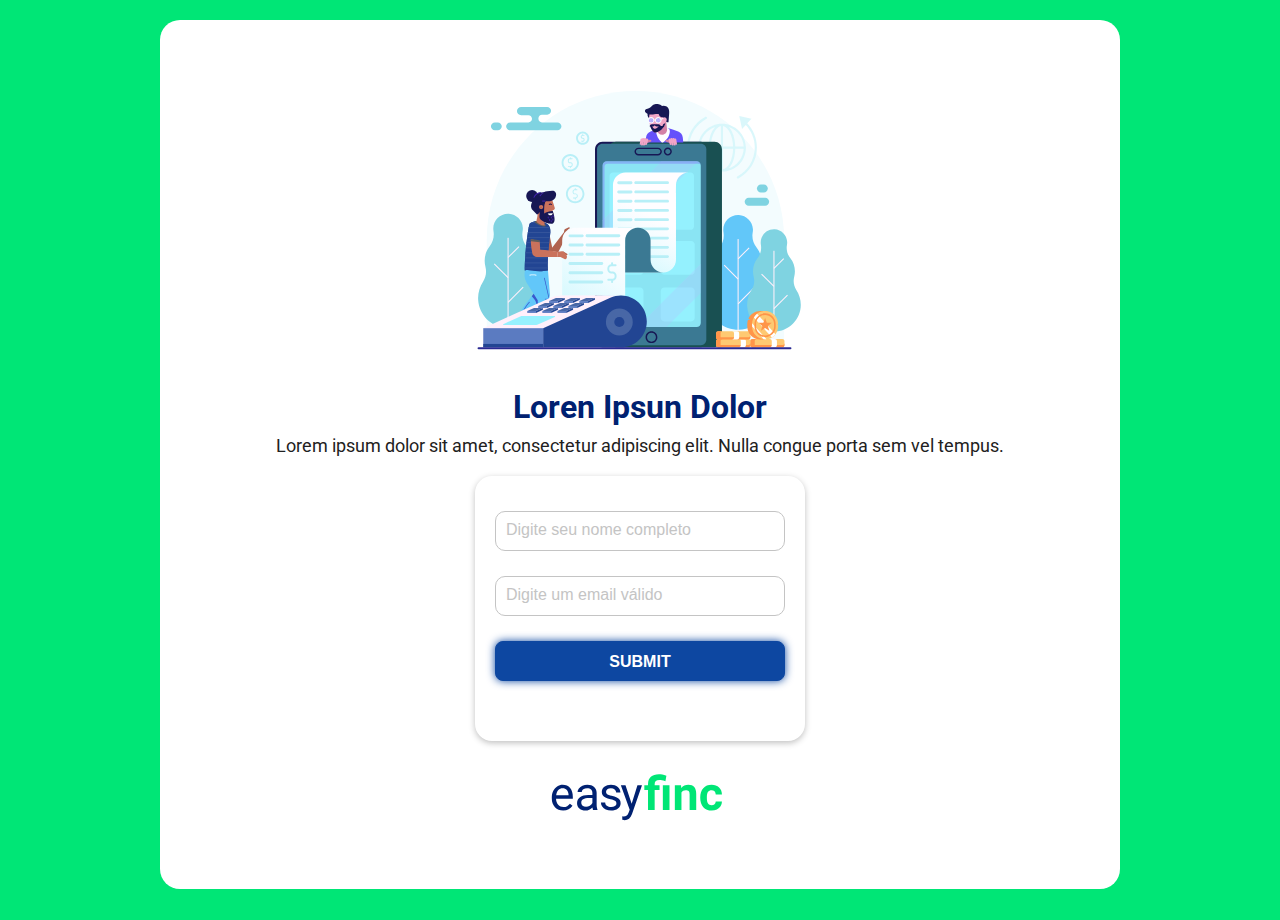
==== index.html @ 73bf8b57 "update lp" ====
<!DOCTYPE html>
<html lang="en">
<head>
	<meta charset="UTF-8">
	<title>Landing Page - EasyFinc</title>
	<meta name="viewport" content="width=device-width, initial-scale=1">
	<link rel="stylesheet" href="assets/css/style.css">
</head>
<body>
	
	<section class="home">
		<div class="container">
			<img src="assets/images/image_lp.svg" class="img_home" alt="">
			<div class="textos">
				<h1>Loren Ipsun Dolor</h1>
				<h2>Lorem ipsum dolor sit amet, consectetur adipiscing elit. Nulla congue porta sem vel tempus.</h2>
			</div>
			<div class="formulario">
				<form method="POST" action="https://smtl.gama.academy/leads/00ed4b11-5ffc-11ea-bda1-a79ae41d1f3c">
			      <input
			        name="name"
			        type="text"
			        pattern="^\D{2,}\s[\D\s]{2,}$"
			        title="Digite seu nome completo"
			        placeholder="Digite seu nome completo"
			        required
			      />
			      <input
			        name="email"
			        type="email"
			        title="Digite um email válido"
			        placeholder="Digite um email válido"
			        required
			      />
			      <input name="redirectTo" type="hidden" value="https://pt.surveymonkey.com/r/89K9XQX" />
			      <input name="debugMode" type="hidden" value="true" />
			      <input type="submit" class="btn_enviar"/>
			    </form>
			</div>
			<footer class="footer">
				<img src="assets/images/easyfinc_logo.svg" class="logo_footer" alt="EasyFinc">
			</footer>
		</div>
	</section>
	
</body>
</html>
---- assets/css/style.css ----
@import url('https://fonts.googleapis.com/css?family=Roboto:300,400,500,700,900&display=swap');

*, h1, h2, p, ul, li, a,
*:after,
*:before {
  margin:0;
  padding:0;
  box-sizing:border-box;
  -webkit-box-sizing:border-box;
  -moz-box-sizing:border-box;
  -webkit-font-smoothing:antialiased;
  font-smoothing:antialiased;
  text-rendering:optimizeLegibility;
}

body { background: #00E676; font-family: 'Roboto', sans-serif; font-size:18px; font-weight:400; cursor:default;  overflow-x: hidden; }
html, body {height:100%; width: 100%;}

ul {
	list-style: none;
}

a {
	text-decoration: none;
}

img {
	display: block;
	max-width: 100%;
}


.home .container{
	border-radius: 20px;
	background: #fff;
	max-width: 960px;
	justify-content: center;
	margin: 0 auto;
	display: flex;
	flex-wrap: wrap;
	padding-top: 10px;
	margin-top: 20px;
	padding: 40px;
	
}

.home .container img.img_home{
	max-width: 55%;
}

.home .container .textos {
	display: flex;
	justify-content: center;
	flex-wrap: wrap;
}

.home .container .textos h1 {
	font-weight: 700;
	font-size: 32px;
	line-height: 36px;
	text-align: center;
	color: #002171;
	padding-top: 15px;
}

.home .container .textos h2 {
	font-weight: 400;
	font-size: 18px;
	line-height: 21px;
	text-align: center;
	color: #212121;
	padding-top: 10px;
}

.home .container .formulario{
	display: flex;
	flex-direction: column;
	background: #FFFFFF;
	box-shadow: 0px 2px 6px rgba(0, 0, 0, 0.25);
	border-radius: 17px;
	max-width: 330px;
	margin-top: 20px;
	padding: 35px 20px;
}

.home .container .formulario input {
	border: 1px solid #C4C4C4;
	box-sizing: border-box;
	border-radius: 10px;
	height: 40px;
	margin-bottom: 25px;
	padding: 10px;
	width: 100%;
}

.home .container .formulario input:focus{
	outline: none;
}

.home .container .formulario input.btn_enviar{
	background: #0D47A1;
	border: 1px solid #0D47A1;
	box-sizing: border-box;
	box-shadow: 0px 0px 8px #0D47A1;
	border-radius: 8px;
	cursor: pointer;
	font-weight: 700;
	font-size: 16px;
	line-height: 19px;
	text-align: center;
	color: #FFFFFF;
	text-transform: uppercase;
}

.home .container .formulario 

::-webkit-input-placeholder { /* Edge */
	font-weight: 400;
	font-size: 16px;
	line-height: 19px;
	color: #C4C4C4;

}

:-ms-input-placeholder { /* Internet Explorer 10-11 */
  	font-weight: 400;
	font-size: 16px;
	line-height: 19px;
	color: #C4C4C4;
}

::placeholder {
  font-weight: 400;
	font-size: 16px;
	line-height: 19px;
	color: #C4C4C4;
}


/*Footer*/

.home .container .footer {
	display: flex;
	align-items: center;
	justify-content: center;
	width: 100%;
}

.home .container .footer img {
	width: 30%;
}

/*Página de obrigado!*/

.textos_thanks h1{
	font-weight: 700;
	font-size: 32px;
	line-height: 36px;
	text-align: center;
	color: #002171;
	padding-top: 75px;
}

.textos_thanks h2{
	font-weight: 400;
	font-size: 18px;
	line-height: 21px;
	text-align: justify;
	color: #212121;
	padding-top: 50px;
}

.footer_thanks{
	display: flex;
	align-items: center;
	justify-content: center;
	width: 100%;
	padding-top: 25px;
}

.footer_thanks img{
	max-width: 60%;
}


@media (min-width: 320px) and (max-width: 600px) {
  
  .home .container {
  	margin: 20px;
  }

  .home .container img.img_home {
    max-width: 75%;
 }

  .home .container .footer img {
  	width: 65%;
  	margin-top: 15px;
  }
}
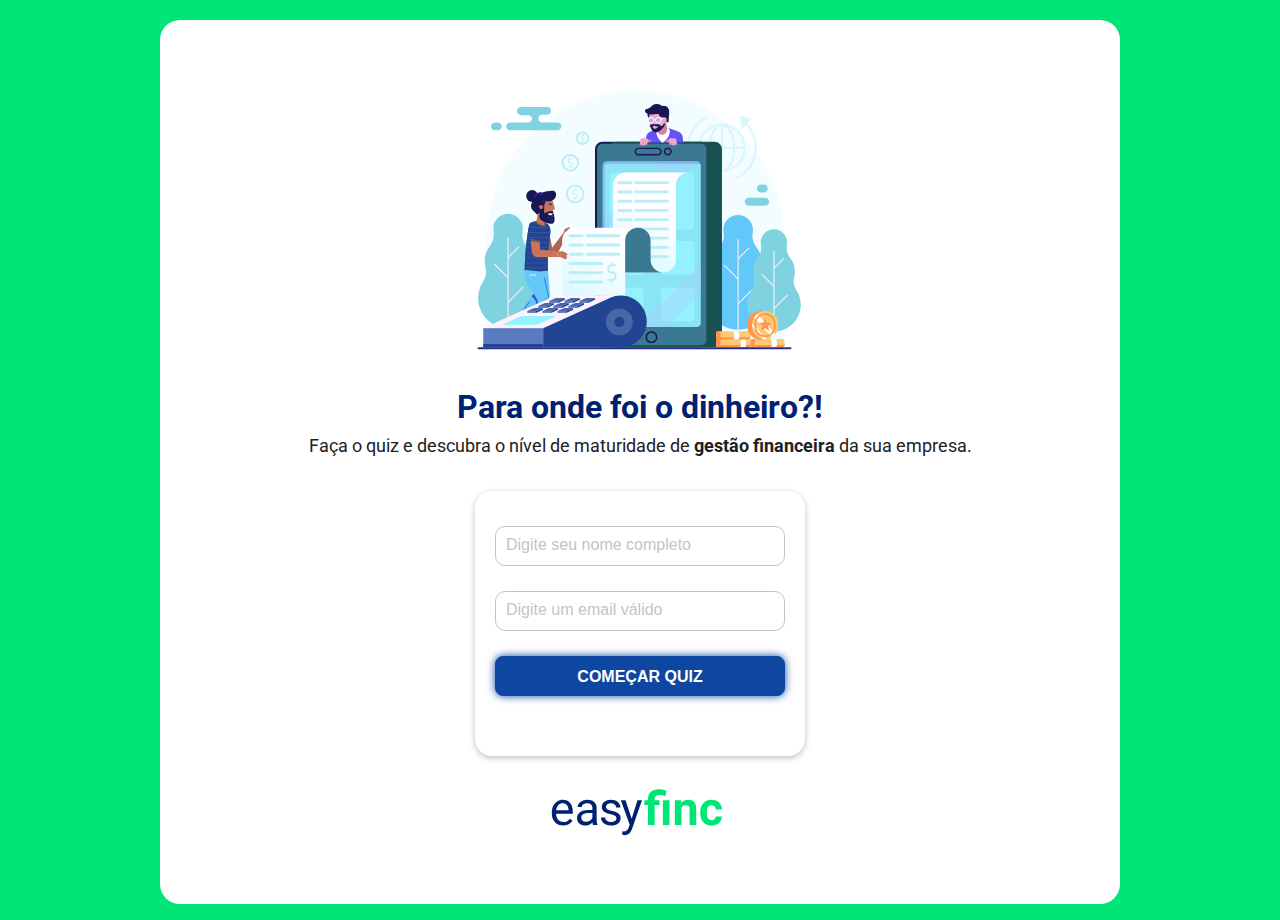
==== commit 4d4144e2: "incluido textos na LP e suas description e metatags" ====
--- a/index.html
+++ b/index.html
@@ -2,9 +2,12 @@
 <html lang="en">
 <head>
 	<meta charset="UTF-8">
-	<title>Landing Page - EasyFinc</title>
+	<meta name="description" content="Teste Seu Conhecimento em Gestão financeira">
+	<meta name="keywords" content="HTML,CSS,XML,JavaScript">
 	<meta name="viewport" content="width=device-width, initial-scale=1">
+	<title>Quiz de Gestão financeira</title>
 	<link rel="stylesheet" href="assets/css/style.css">
+
 </head>
 <body>
 	
@@ -12,8 +15,8 @@
 		<div class="container">
 			<img src="assets/images/image_lp.svg" class="img_home" alt="">
 			<div class="textos">
-				<h1>Loren Ipsun Dolor</h1>
-				<h2>Lorem ipsum dolor sit amet, consectetur adipiscing elit. Nulla congue porta sem vel tempus.</h2>
+				<h1>Para onde foi o dinheiro?!</h1>
+				<h2>Faça o quiz e descubra o nível de maturidade de <span>gestão financeira</span> da sua empresa.</h2>
 			</div>
 			<div class="formulario">
 				<form method="POST" action="https://smtl.gama.academy/leads/00ed4b11-5ffc-11ea-bda1-a79ae41d1f3c">
@@ -34,7 +37,7 @@
 			      />
 			      <input name="redirectTo" type="hidden" value="https://pt.surveymonkey.com/r/89K9XQX" />
 			      <input name="debugMode" type="hidden" value="true" />
-			      <input type="submit" class="btn_enviar"/>
+			      <input type="submit"value="Começar Quiz" class="btn_enviar"/>
 			    </form>
 			</div>
 			<footer class="footer">
--- a/assets/css/style.css
+++ b/assets/css/style.css
@@ -72,6 +72,10 @@
 	padding-top: 10px;
 }
 
+.home .container .textos h2 span{
+	font-weight: 700;
+}
+
 .home .container .formulario{
 	display: flex;
 	flex-direction: column;
@@ -79,7 +83,7 @@
 	box-shadow: 0px 2px 6px rgba(0, 0, 0, 0.25);
 	border-radius: 17px;
 	max-width: 330px;
-	margin-top: 20px;
+	margin-top: 35px;
 	padding: 35px 20px;
 }
 
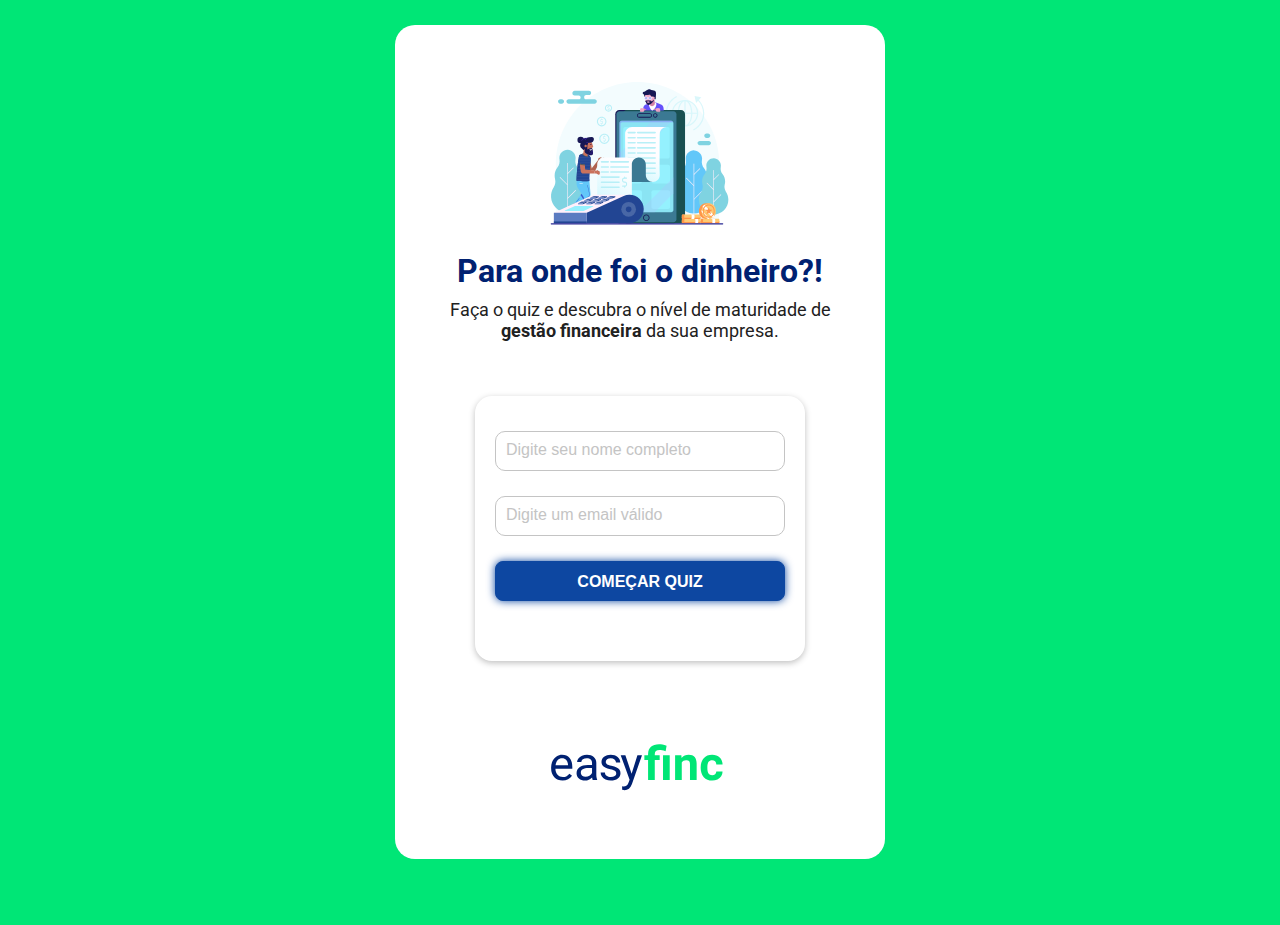
==== commit e4d7c875: "include scripts" ====
--- a/index.html
+++ b/index.html
@@ -3,10 +3,29 @@
 <head>
 	<meta charset="UTF-8">
 	<meta name="description" content="Teste Seu Conhecimento em Gestão financeira">
-	<meta name="keywords" content="HTML,CSS,XML,JavaScript">
+	<meta name="keywords" content="Gestão financeira">
 	<meta name="viewport" content="width=device-width, initial-scale=1">
 	<title>Quiz de Gestão financeira</title>
+	<link rel="icon" href="assets/images/favicon.png" />
 	<link rel="stylesheet" href="assets/css/style.css">
+
+	<!-- Facebook Pixel Code -->
+	<script>
+	  !function(f,b,e,v,n,t,s)
+	  {if(f.fbq)return;n=f.fbq=function(){n.callMethod?
+	  n.callMethod.apply(n,arguments):n.queue.push(arguments)};
+	  if(!f._fbq)f._fbq=n;n.push=n;n.loaded=!0;n.version='2.0';
+	  n.queue=[];t=b.createElement(e);t.async=!0;
+	  t.src=v;s=b.getElementsByTagName(e)[0];
+	  s.parentNode.insertBefore(t,s)}(window, document,'script',
+	  'https://connect.facebook.net/en_US/fbevents.js');
+	  fbq('init', '2938516616209758');
+	  fbq('track', 'PageView');
+	</script>
+	<noscript><img height="1" width="1" style="display:none"
+	  src="https://www.facebook.com/tr?id=2938516616209758&ev=PageView&noscript=1"
+	/></noscript>
+	<!-- End Facebook Pixel Code -->
 
 </head>
 <body>
@@ -35,8 +54,7 @@
 			        placeholder="Digite um email válido"
 			        required
 			      />
-			      <input name="redirectTo" type="hidden" value="https://pt.surveymonkey.com/r/89K9XQX" />
-			      <input name="debugMode" type="hidden" value="true" />
+			      <input name="redirectTo" type="hidden" value="https://www.buzzfeed.com/famousstar10/cada-meu-dinheiro-f66ocb4e7c" />
 			      <input type="submit"value="Começar Quiz" class="btn_enviar"/>
 			    </form>
 			</div>
@@ -45,6 +63,27 @@
 			</footer>
 		</div>
 	</section>
+
+	<!-- Global site tag (gtag.js) - Google Analytics -->
+	<script async src="https://www.googletagmanager.com/gtag/js?id=UA-160209390-1"></script>
+	<script>
+	  window.dataLayer = window.dataLayer || [];
+	  function gtag(){dataLayer.push(arguments);}
+	  gtag('js', new Date());
+	  gtag('config', 'UA-160209390-1');
+	</script>
+
+	<!-- Hotjar Tracking Code for https://easyfinc-lp.netlify.com -->
+	<script>
+	    (function(h,o,t,j,a,r){
+	        h.hj=h.hj||function(){(h.hj.q=h.hj.q||[]).push(arguments)};
+	        h._hjSettings={hjid:1722659,hjsv:6};
+	        a=o.getElementsByTagName('head')[0];
+	        r=o.createElement('script');r.async=1;
+	        r.src=t+h._hjSettings.hjid+j+h._hjSettings.hjsv;
+	        a.appendChild(r);
+	    })(window,document,'https://static.hotjar.com/c/hotjar-','.js?sv=');
+	</script>
 	
 </body>
 </html>--- a/assets/css/style.css
+++ b/assets/css/style.css
@@ -33,19 +33,18 @@
 .home .container{
 	border-radius: 20px;
 	background: #fff;
-	max-width: 960px;
+	max-width: 490px;
 	justify-content: center;
 	margin: 0 auto;
 	display: flex;
 	flex-wrap: wrap;
-	padding-top: 10px;
-	margin-top: 20px;
+	margin-top: 25px;
 	padding: 40px;
 	
 }
 
 .home .container img.img_home{
-	max-width: 55%;
+	max-width: 65%;
 }
 
 .home .container .textos {
@@ -83,7 +82,7 @@
 	box-shadow: 0px 2px 6px rgba(0, 0, 0, 0.25);
 	border-radius: 17px;
 	max-width: 330px;
-	margin-top: 35px;
+	margin-top: 55px;
 	padding: 35px 20px;
 }
 
@@ -148,10 +147,11 @@
 	align-items: center;
 	justify-content: center;
 	width: 100%;
+	margin-top: 50px;
 }
 
 .home .container .footer img {
-	width: 30%;
+	width: 65%;
 }
 
 /*Página de obrigado!*/
@@ -198,7 +198,6 @@
  }
 
   .home .container .footer img {
-  	width: 65%;
-  	margin-top: 15px;
+  	width: 80%;
   }
 }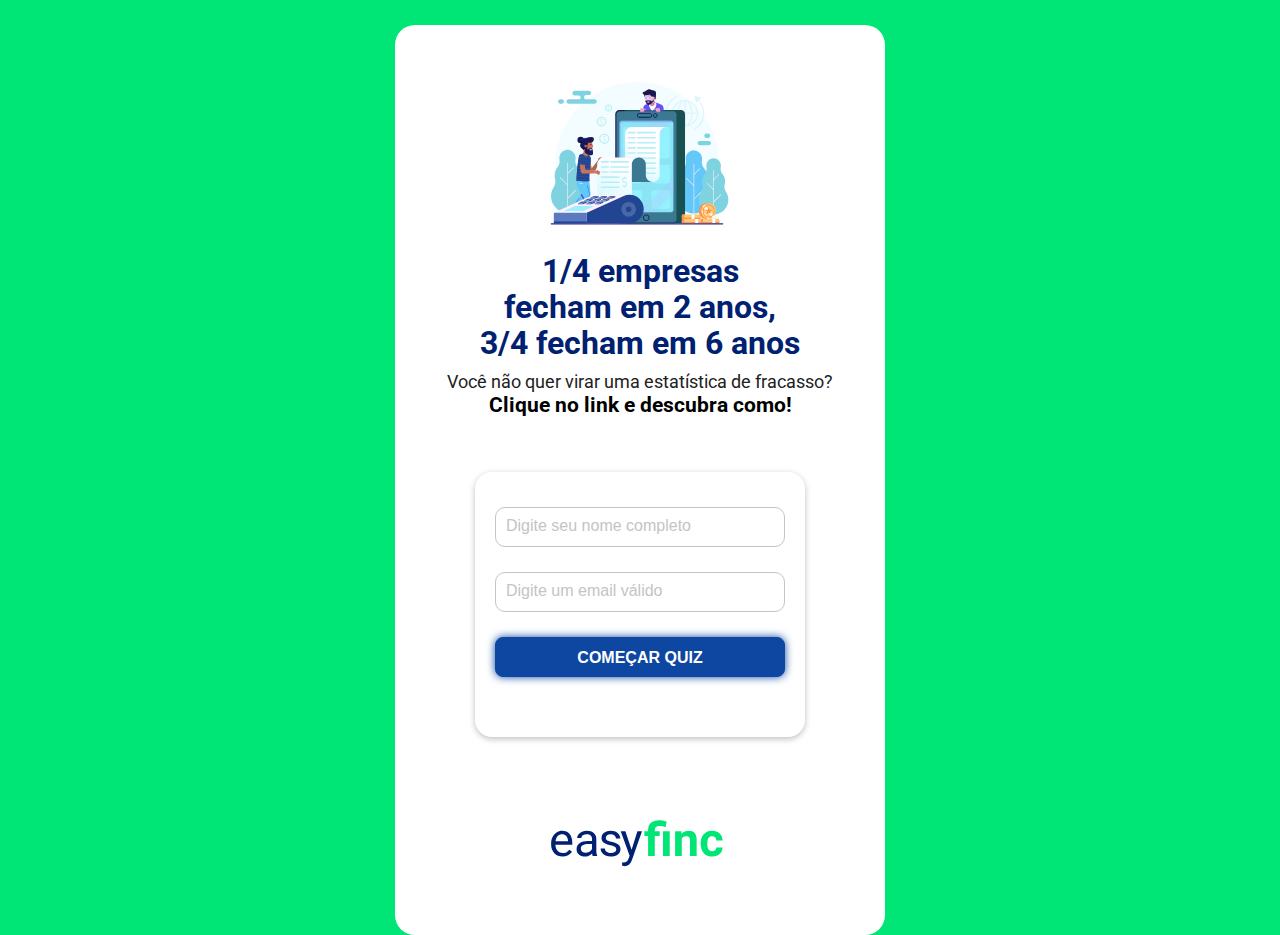
==== commit 7625d1c5: "update textos" ====
--- a/index.html
+++ b/index.html
@@ -34,8 +34,9 @@
 		<div class="container">
 			<img src="assets/images/image_lp.svg" class="img_home" alt="">
 			<div class="textos">
-				<h1>Para onde foi o dinheiro?!</h1>
-				<h2>Faça o quiz e descubra o nível de maturidade de <span>gestão financeira</span> da sua empresa.</h2>
+				<h1>1/4 empresas <br/>fecham em 2 anos, <br/>3/4 fecham em 6 anos</h1>
+				<h2>Você não quer virar uma estatística de fracasso?</h2>
+				<h3>Clique no link e descubra como!</h3>
 			</div>
 			<div class="formulario">
 				<form method="POST" action="https://smtl.gama.academy/leads/00ed4b11-5ffc-11ea-bda1-a79ae41d1f3c">
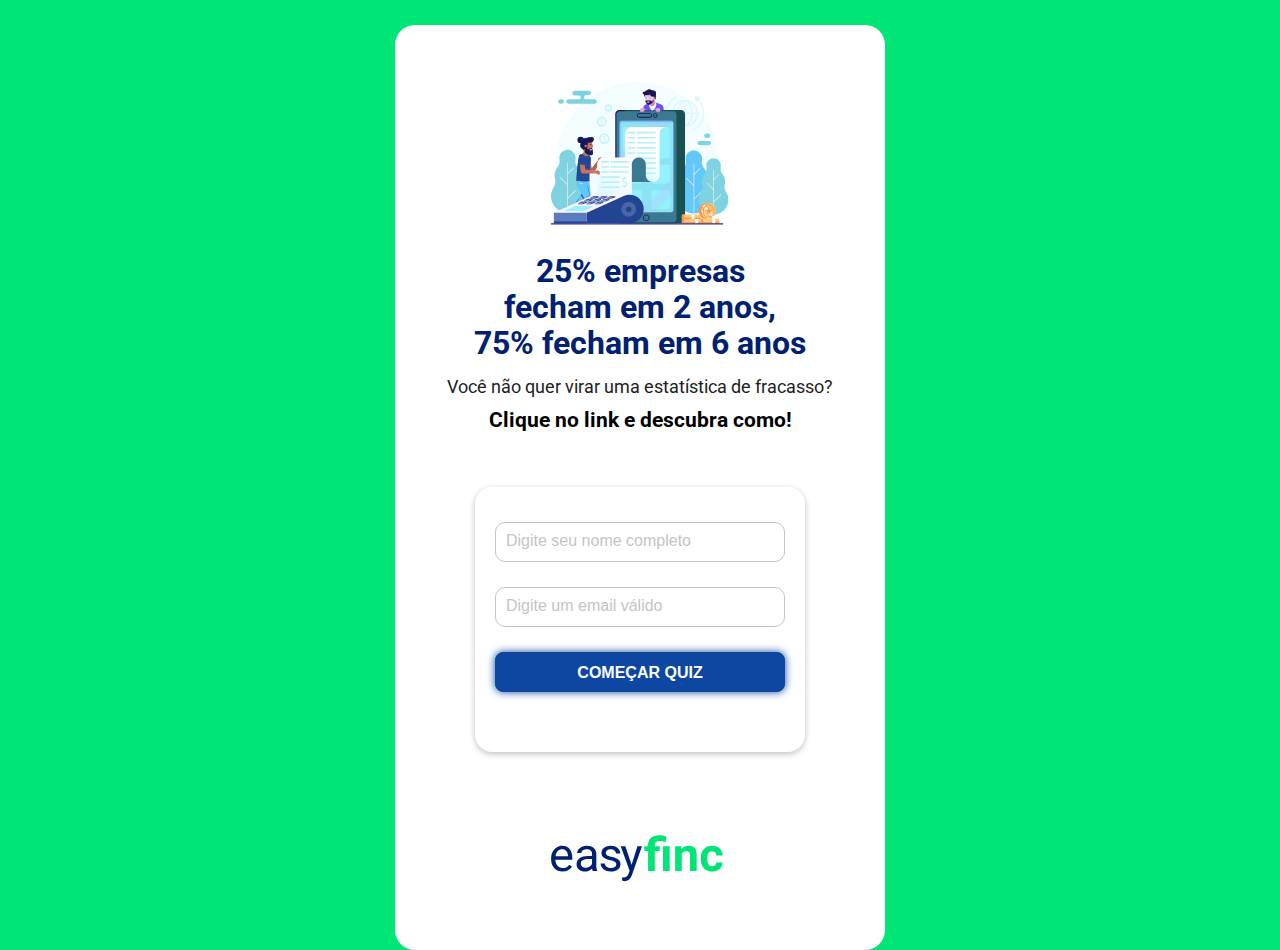
==== commit 50c22a04: "update text" ====
--- a/index.html
+++ b/index.html
@@ -34,7 +34,7 @@
 		<div class="container">
 			<img src="assets/images/image_lp.svg" class="img_home" alt="">
 			<div class="textos">
-				<h1>1/4 empresas <br/>fecham em 2 anos, <br/>3/4 fecham em 6 anos</h1>
+				<h1>25% empresas <br/>fecham em 2 anos, <br/>75% fecham em 6 anos</h1>
 				<h2>Você não quer virar uma estatística de fracasso?</h2>
 				<h3>Clique no link e descubra como!</h3>
 			</div>
--- a/assets/css/style.css
+++ b/assets/css/style.css
@@ -68,11 +68,16 @@
 	line-height: 21px;
 	text-align: center;
 	color: #212121;
+	padding-top: 15px;
+}
+
+.home .container .textos h2 span{
+	font-weight: 700;
+}
+
+.home .container .textos h3{
+	text-align: center;
 	padding-top: 10px;
-}
-
-.home .container .textos h2 span{
-	font-weight: 700;
 }
 
 .home .container .formulario{
@@ -200,4 +205,16 @@
   .home .container .footer img {
   	width: 80%;
   }
+
+  .home .container .textos h1{
+  	font-size: 24px;
+    line-height: 26px;
+
+  }
+
+  .home .container .textos h3{
+  	font-size: 17px;
+    text-align: center;
+    padding-top: 15px;
+  }
 }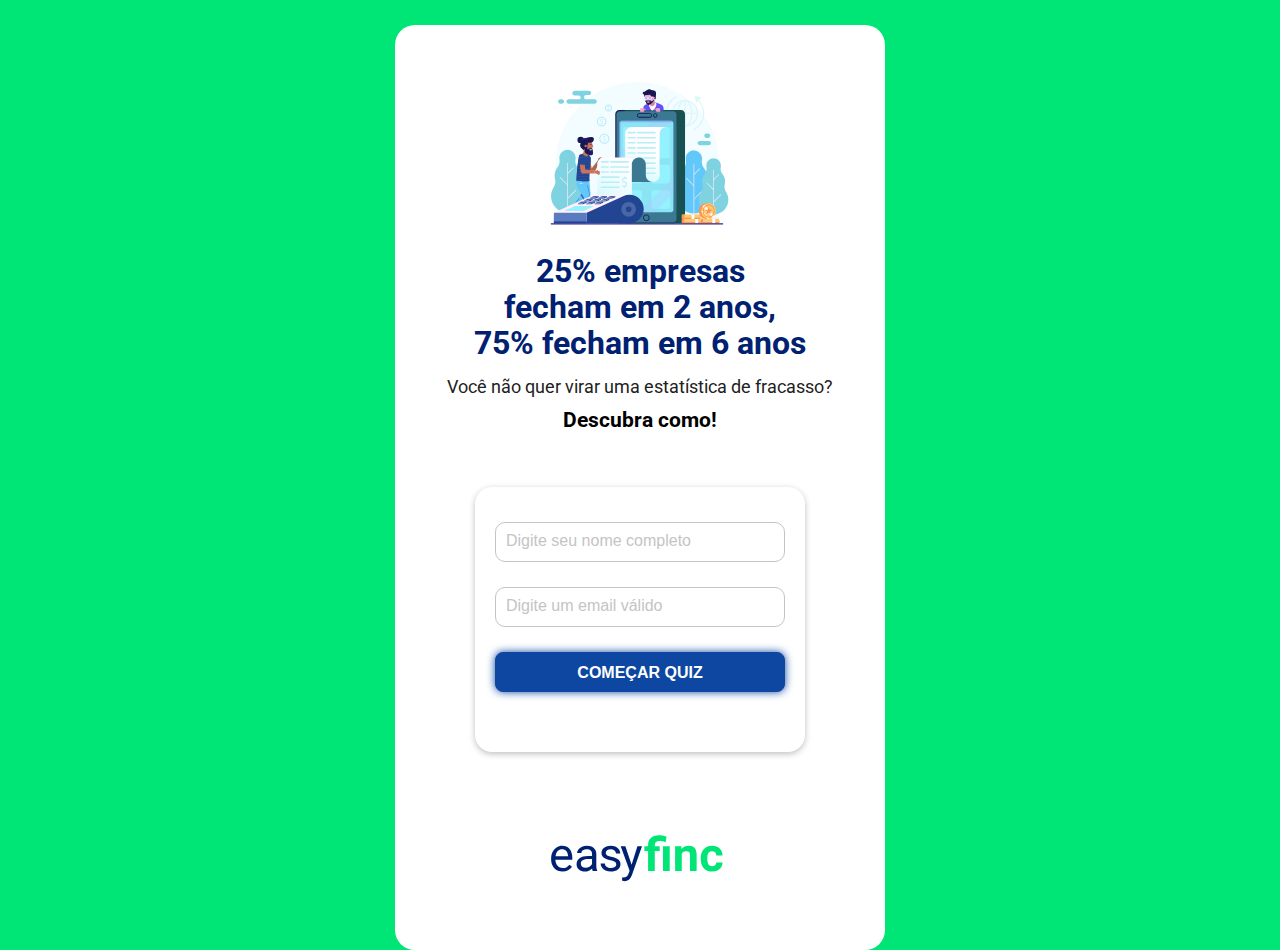
==== commit 708e69ad: "Descubra como!" ====
--- a/index.html
+++ b/index.html
@@ -36,7 +36,7 @@
 			<div class="textos">
 				<h1>25% empresas <br/>fecham em 2 anos, <br/>75% fecham em 6 anos</h1>
 				<h2>Você não quer virar uma estatística de fracasso?</h2>
-				<h3>Clique no link e descubra como!</h3>
+				<h3>Descubra como!</h3>
 			</div>
 			<div class="formulario">
 				<form method="POST" action="https://smtl.gama.academy/leads/00ed4b11-5ffc-11ea-bda1-a79ae41d1f3c">
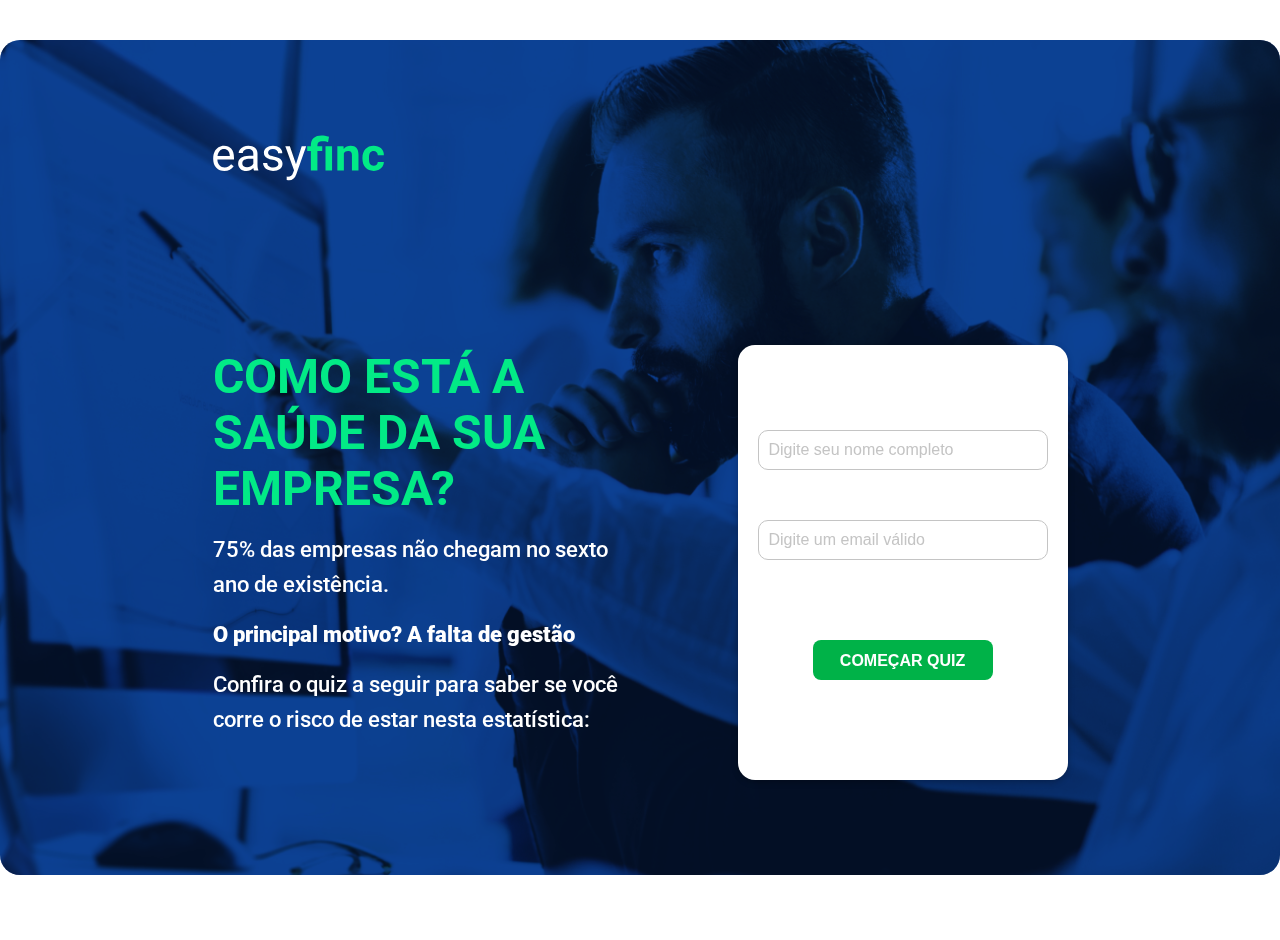
==== commit 37fc9cbe: "change layout" ====
--- a/index.html
+++ b/index.html
@@ -32,36 +32,41 @@
 	
 	<section class="home">
 		<div class="container">
-			<img src="assets/images/image_lp.svg" class="img_home" alt="">
-			<div class="textos">
-				<h1>25% empresas <br/>fecham em 2 anos, <br/>75% fecham em 6 anos</h1>
-				<h2>Você não quer virar uma estatística de fracasso?</h2>
-				<h3>Descubra como!</h3>
+			
+			<div class="header_logo">
+				<img src="assets/images/easyfinc_logo.svg" class="logo_footer" alt="EasyFinc">
 			</div>
-			<div class="formulario">
-				<form method="POST" action="https://smtl.gama.academy/leads/00ed4b11-5ffc-11ea-bda1-a79ae41d1f3c">
-			      <input
-			        name="name"
-			        type="text"
-			        pattern="^\D{2,}\s[\D\s]{2,}$"
-			        title="Digite seu nome completo"
-			        placeholder="Digite seu nome completo"
-			        required
-			      />
-			      <input
-			        name="email"
-			        type="email"
-			        title="Digite um email válido"
-			        placeholder="Digite um email válido"
-			        required
-			      />
-			      <input name="redirectTo" type="hidden" value="https://www.buzzfeed.com/famousstar10/cada-meu-dinheiro-f66ocb4e7c" />
-			      <input type="submit"value="Começar Quiz" class="btn_enviar"/>
-			    </form>
+			
+			<div class="wrap_content">
+				<div class="textos">
+					<h1>COMO ESTÁ A SAÚDE DA SUA EMPRESA?</h1>
+					<h2>75% das empresas não chegam no sexto ano de existência.</h2> 
+					<p><span>O principal motivo? A falta de gestão </span>
+					Confira o quiz a seguir para saber se você corre o risco de estar nesta estatística:</p>
+				</div>
+				<div class="formulario">
+					<form method="POST" action="https://smtl.gama.academy/leads/00ed4b11-5ffc-11ea-bda1-a79ae41d1f3c">
+				      <input
+				        name="name"
+				        type="text"
+				        pattern="^\D{2,}\s[\D\s]{2,}$"
+				        title="Digite seu nome completo"
+				        placeholder="Digite seu nome completo"
+				        required
+				      />
+				      <input
+				        name="email"
+				        type="email"
+				        title="Digite um email válido"
+				        placeholder="Digite um email válido"
+				        required
+				      />
+				      <input name="redirectTo" type="hidden" value="https://www.buzzfeed.com/famousstar10/cada-meu-dinheiro-f66ocb4e7c" />
+				      <input type="submit"value="Começar Quiz" class="btn_enviar"/>
+				    </form>
+				</div>
 			</div>
-			<footer class="footer">
-				<img src="assets/images/easyfinc_logo.svg" class="logo_footer" alt="EasyFinc">
-			</footer>
+			
 		</div>
 	</section>
 
--- a/assets/css/style.css
+++ b/assets/css/style.css
@@ -13,7 +13,7 @@
   text-rendering:optimizeLegibility;
 }
 
-body { background: #00E676; font-family: 'Roboto', sans-serif; font-size:18px; font-weight:400; cursor:default;  overflow-x: hidden; }
+body { background: #fff; font-family: 'Roboto', sans-serif; font-size:18px; font-weight:400; cursor:default;  overflow-x: hidden; }
 html, body {height:100%; width: 100%;}
 
 ul {
@@ -31,53 +31,93 @@
 
 
 .home .container{
+	background: url('../images/bkg.jpg') no-repeat center center;
+	background-size: cover;
 	border-radius: 20px;
-	background: #fff;
-	max-width: 490px;
+	max-width: 1300px;
+	min-height: 835px;
 	justify-content: center;
+	align-items: center;
 	margin: 0 auto;
 	display: flex;
 	flex-wrap: wrap;
-	margin-top: 25px;
 	padding: 40px;
-	
-}
-
-.home .container img.img_home{
-	max-width: 65%;
+	position: relative;
+	margin-top: 40px;
+}
+
+.home .container::before{
+	content: "";
+	background: #0D47A1;
+	border-radius: 20px;
+	mix-blend-mode: multiply;
+	width: 100%;
+	height: 100%;
+	position: absolute;
+	z-index: 0;
+	top: 0;
+}
+
+
+.home .container .header_logo {
+	width: 855px;
+    display: inline-flex;
+    flex-wrap: wrap;
+    justify-content: flex-start;
+    z-index: 1;
+    margin: 0 auto;
+}
+
+.home .container .header_logo img {
+	width: 20%;
+}
+
+.home .container .wrap_content {
+	display: flex;
+	justify-content: space-between;
+	align-items: center;
+	z-index: 1;
+	max-width: 855px;
 }
 
 .home .container .textos {
 	display: flex;
 	justify-content: center;
 	flex-wrap: wrap;
+	flex: 0 0 50%;
 }
 
 .home .container .textos h1 {
 	font-weight: 700;
-	font-size: 32px;
-	line-height: 36px;
-	text-align: center;
-	color: #002171;
+	font-size: 48px;
+	line-height: 56px;
+	text-align: left;
+	color: #02EA86;
 	padding-top: 15px;
 }
 
 .home .container .textos h2 {
-	font-weight: 400;
-	font-size: 18px;
-	line-height: 21px;
-	text-align: center;
-	color: #212121;
+	font-weight: 500;
+	font-size: 22px;
+	line-height: 35px;
+	text-align: left;
+	color: #fff;
 	padding-top: 15px;
 }
 
-.home .container .textos h2 span{
-	font-weight: 700;
-}
-
-.home .container .textos h3{
-	text-align: center;
-	padding-top: 10px;
+.home .container .textos p{
+	font-weight: 500;
+	font-size: 22px;
+	line-height: 35px;
+	text-align: left;
+	color: #fff;
+	padding-top: 15px;
+}
+
+.home .container .textos p span{
+	font-weight: 900;
+	display: block;
+	padding-bottom: 15px;
 }
 
 .home .container .formulario{
@@ -88,7 +128,9 @@
 	border-radius: 17px;
 	max-width: 330px;
 	margin-top: 55px;
+	min-height: 435px;
 	padding: 35px 20px;
+	flex: 0 0 50%;
 }
 
 .home .container .formulario input {
@@ -96,9 +138,10 @@
 	box-sizing: border-box;
 	border-radius: 10px;
 	height: 40px;
-	margin-bottom: 25px;
+	margin-top: 50px;
 	padding: 10px;
 	width: 100%;
+	
 }
 
 .home .container .formulario input:focus{
@@ -106,10 +149,8 @@
 }
 
 .home .container .formulario input.btn_enviar{
-	background: #0D47A1;
-	border: 1px solid #0D47A1;
-	box-sizing: border-box;
-	box-shadow: 0px 0px 8px #0D47A1;
+	background: #00B248;
+	border: none;
 	border-radius: 8px;
 	cursor: pointer;
 	font-weight: 700;
@@ -118,6 +159,10 @@
 	text-align: center;
 	color: #FFFFFF;
 	text-transform: uppercase;
+	width: 180px;
+	margin: 0 auto;
+	margin-top: 80px;
+	display: block;
 }
 
 .home .container .formulario 
@@ -144,20 +189,6 @@
 	color: #C4C4C4;
 }
 
-
-/*Footer*/
-
-.home .container .footer {
-	display: flex;
-	align-items: center;
-	justify-content: center;
-	width: 100%;
-	margin-top: 50px;
-}
-
-.home .container .footer img {
-	width: 65%;
-}
 
 /*Página de obrigado!*/
 
@@ -193,28 +224,43 @@
 
 
 @media (min-width: 320px) and (max-width: 600px) {
+
+
+   .home .container .header_logo{
+   	justify-content: center;
+   }
+
+   .home .container .header_logo img{
+   		width: 45%;
+   }
   
-  .home .container {
-  	margin: 20px;
-  }
-
-  .home .container img.img_home {
-    max-width: 75%;
- }
-
-  .home .container .footer img {
-  	width: 80%;
+  .home .container .wrap_content {
+  	flex-direction: column;
   }
 
   .home .container .textos h1{
-  	font-size: 24px;
-    line-height: 26px;
-
-  }
-
-  .home .container .textos h3{
-  	font-size: 17px;
-    text-align: center;
-    padding-top: 15px;
-  }
+  	font-size: 35px;
+  	line-height: 41px;
+  	margin-top: 35px;
+  }
+
+  .home .container .textos h2, .home .container .textos p{
+  	font-size: 16px;
+  	line-height: 19px;
+  }
+
+  .home .container .formulario{
+  	min-height: auto;
+  }
+
+  .home .container .formulario input{
+  	margin-bottom: 20px;
+  	margin-top: 0;
+  }
+
+  .home .container .formulario input.btn_enviar{
+  	margin-top: 32px;
+  }
+
+  
 }